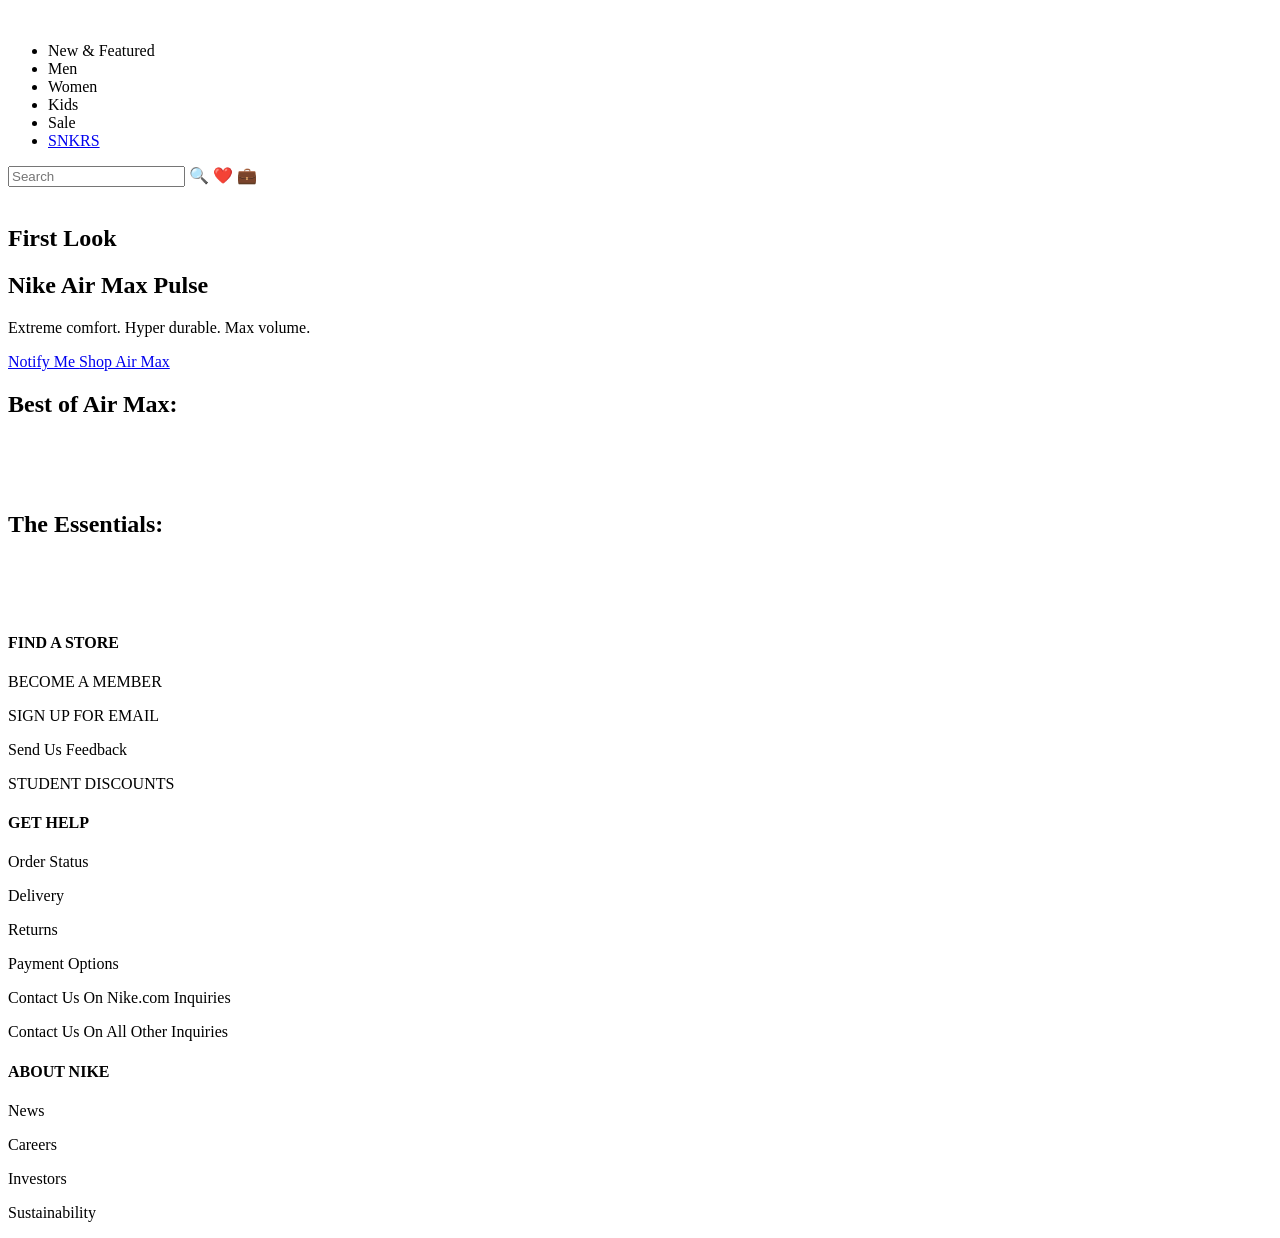
==== index.html @ e64efd86 "Add initial HTML structure for Nike landing page" ====
<!DOCTYPE html>
<html lang="uk">
<head>
    <meta charset="UTF-8">
    <meta name="viewport" content="width=device-width, initial-scale=1.0">
    <title>Nike Full Page</title>

    <link rel="stylesheet" href="style.css">
</head>
<body>

<header class="header">

    <div class="logo">
        <img src="img/nike_logo.svg" alt="">
    </div>

    <nav class="nav">

        <ul class="nav__list">

            <li>New & Featured</li>
            <li>Men</li>
            <li>Women</li>
            <li>Kids</li>
            <li>Sale</li>

            <li>
                <a href="login.html" class="login-link">
                    SNKRS
                </a>
            </li>

        </ul>
    </nav>

    <div class="search">
    <input type="text" placeholder="Search">
    <span>🔍</span>
    <span>❤️</span>
    <span>💼</span>
</div>

</header>

<section class="hero">

    <div class="hero__image">
        <img src="img/Nike.svg" alt="">
    </div>

    <div class="hero__content">

        <span><h2>First Look</h2></span>

        <h1>Nike Air Max Pulse</h1>

        <p>
            Extreme comfort. Hyper durable. Max volume.
        </p>

        <div class="hero__actions">

            <a href="#" class="btn">
                Notify Me
            </a>

            <a href="NikeShop.html" class="btn">
                Shop Air Max
            </a>

        </div>

    </div>
</section>

<!-- best of air max -->
<section class="shop-container">

    <h1 class="shop-title">
        Best of Air Max:
    </h1>

    <div class="image-wrapper">

        <div class="image-item">
            <img src="img/Nikeshop1.svg" alt="">
        </div>

        <div class="image-item">
            <img src="img/Nikeshop1.svg" alt="">
        </div>

        <div class="image-item">
            <img src="img/Nikeshop2.svg" alt="">
        </div>

    </div>

</section>

<!-- essentials -->
<section class="shop-container2">

    <h1 class="shop-title">
        The Essentials:
    </h1>

    <div class="image-wrapper">

        <div class="image-item">
            <img src="img/Nikeshop3.svg" alt="">
        </div>

        <div class="image-item">
            <img src="img/Nikeshop4.svg" alt="">
        </div>

        <div class="image-item">
            <img src="img/Nikeshop5.svg" alt="">
        </div>

    </div>

</section>

<!-- footer -->
<footer>

    <div class="footer">

        <div>
            <h4>FIND A STORE</h4>

            <p>BECOME A MEMBER</p>
            <p>SIGN UP FOR EMAIL</p>
            <p>Send Us Feedback</p>
            <p>STUDENT DISCOUNTS</p>
        </div>

        <div>
            <h4>GET HELP</h4>

            <p>Order Status</p>
            <p>Delivery</p>
            <p>Returns</p>
            <p>Payment Options</p>
            <p>Contact Us On Nike.com Inquiries</p>
            <p>Contact Us On All Other Inquiries</p>
        </div>

        <div>
            <h4>ABOUT NIKE</h4>

            <p>News</p>
            <p>Careers</p>
            <p>Investors</p>
            <p>Sustainability</p>
        </div>

    </div>

</footer>

</body>
</html>
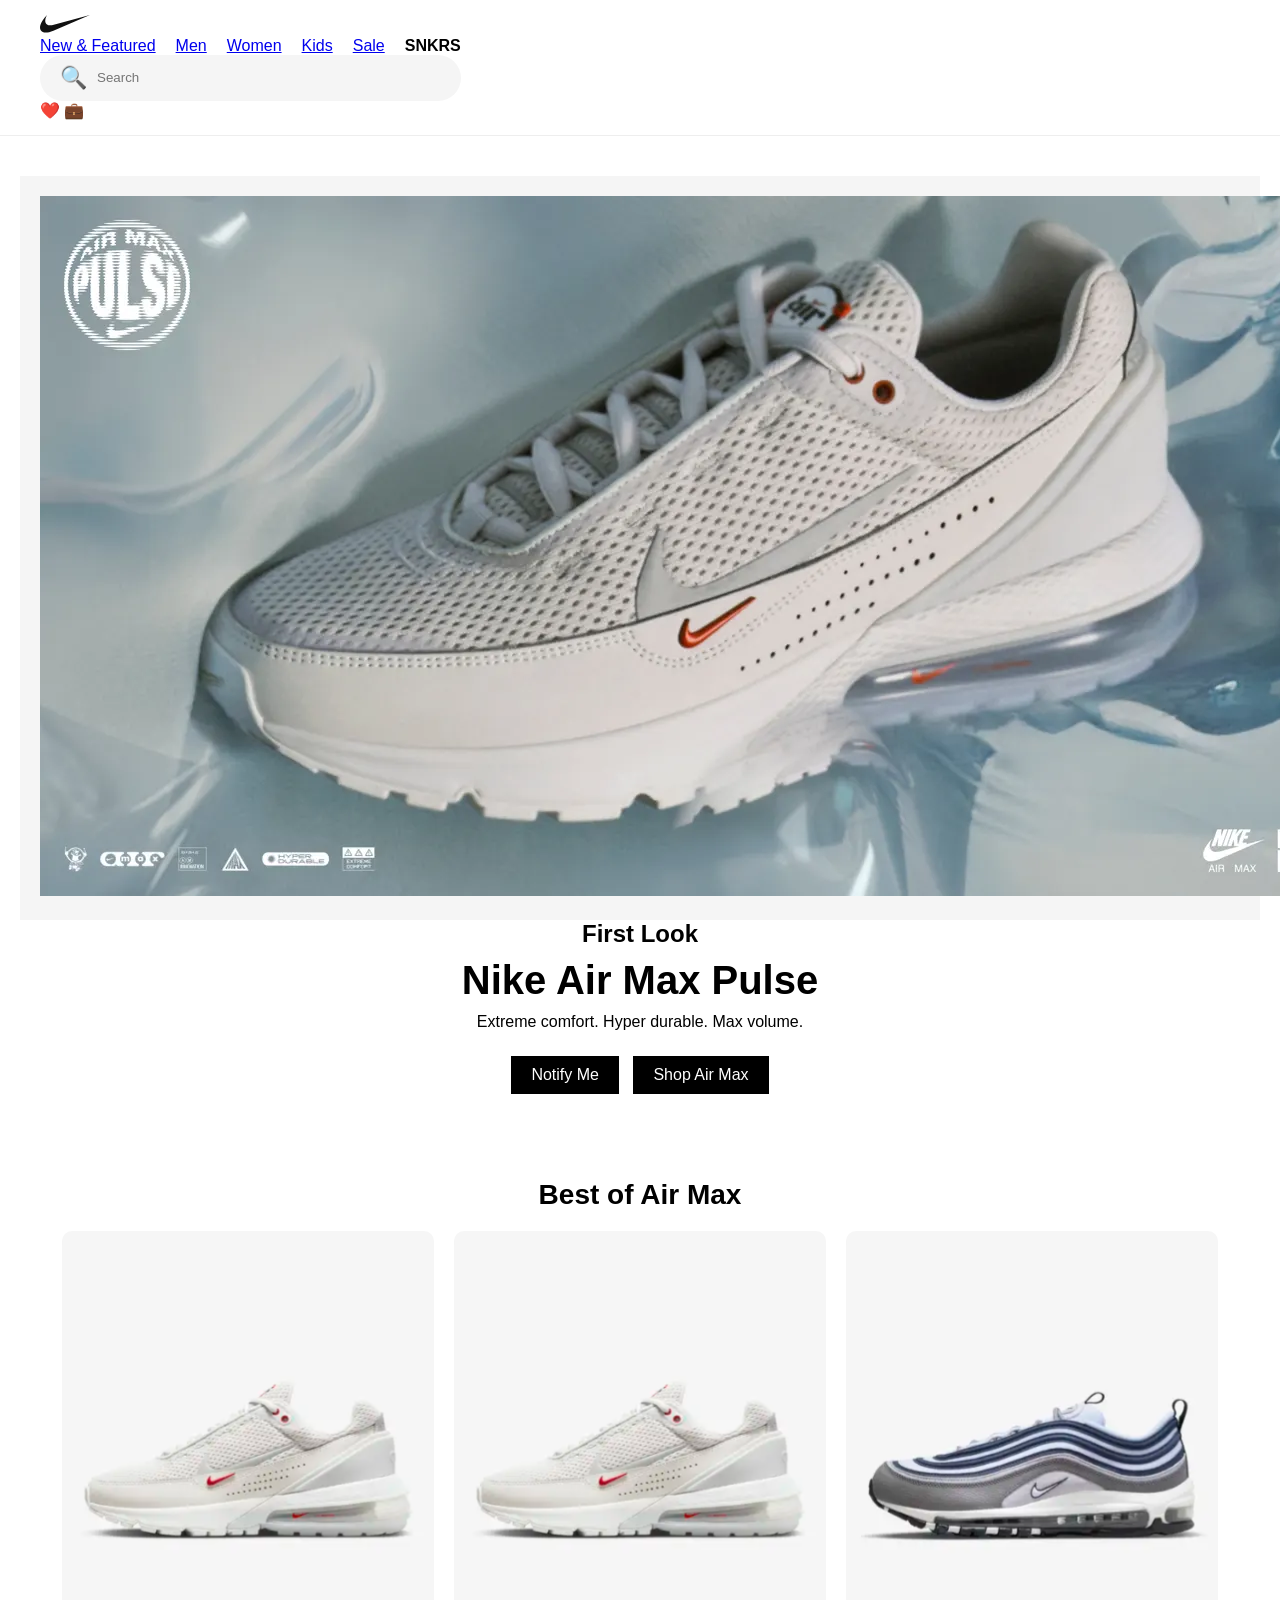
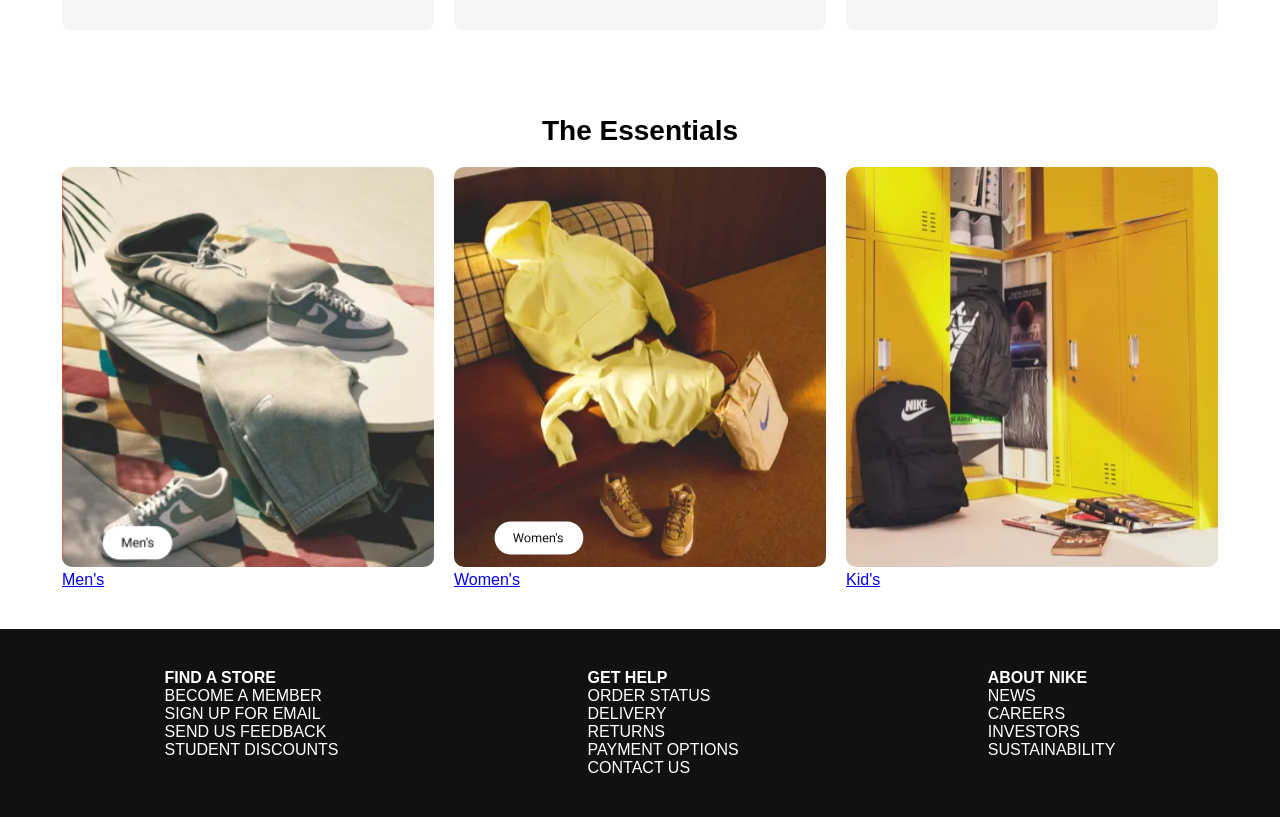
==== commit 23245a1e: "Update index.html" ====
--- a/index.html
+++ b/index.html
@@ -3,159 +3,224 @@
 <head>
     <meta charset="UTF-8">
     <meta name="viewport" content="width=device-width, initial-scale=1.0">
-    <title>Nike Full Page</title>
-
+    <title>Nike</title>
     <link rel="stylesheet" href="style.css">
 </head>
 <body>
 
+<!-- HEADER -->
 <header class="header">
 
-    <div class="logo">
-        <img src="img/nike_logo.svg" alt="">
-    </div>
-
-    <nav class="nav">
-
-        <ul class="nav__list">
-
-            <li>New & Featured</li>
-            <li>Men</li>
-            <li>Women</li>
-            <li>Kids</li>
-            <li>Sale</li>
-
-            <li>
-                <a href="login.html" class="login-link">
-                    SNKRS
-                </a>
-            </li>
-
-        </ul>
-    </nav>
-
-    <div class="search">
-    <input type="text" placeholder="Search">
-    <span>🔍</span>
-    <span>❤️</span>
-    <span>💼</span>
-</div>
+    <div class="container header-container">
+
+        <div class="logo">
+            <a href="index.html">
+                <img src="img/nike_logo.svg" alt="Nike">
+            </a>
+        </div>
+
+        <nav class="nav">
+            <ul class="nav__list">
+
+                <li>
+                    <a href="index.html">New & Featured</a>
+                </li>
+
+                <li>
+                    <a href="NikeShop.html#men">Men</a>
+                </li>
+
+                <li>
+                    <a href="NikeShop.html#women">Women</a>
+                </li>
+
+                <li>
+                    <a href="#">Kids</a>
+                </li>
+
+                <li>
+                    <a href="#">Sale</a>
+                </li>
+
+                <li>
+                    <a href="login.html" class="login-link">
+                        SNKRS
+                    </a>
+                </li>
+
+            </ul>
+        </nav>
+
+        <div class="header-right">
+
+            <div class="search">
+                <span>🔍</span>
+                <input type="text" placeholder="Search">
+            </div>
+
+            <div class="icons">
+                <span>❤️</span>
+                <span>💼</span>
+            </div>
+
+        </div>
+
+    </div>
 
 </header>
 
+<!-- HERO -->
 <section class="hero">
 
-    <div class="hero__image">
-        <img src="img/Nike.svg" alt="">
-    </div>
-
-    <div class="hero__content">
-
-        <span><h2>First Look</h2></span>
-
-        <h1>Nike Air Max Pulse</h1>
-
-        <p>
-            Extreme comfort. Hyper durable. Max volume.
-        </p>
-
-        <div class="hero__actions">
-
-            <a href="#" class="btn">
-                Notify Me
-            </a>
-
-            <a href="NikeShop.html" class="btn">
-                Shop Air Max
-            </a>
-
-        </div>
-
-    </div>
+    <div class="container">
+
+        <div class="hero__image">
+            <img src="img/Nike.svg" alt="">
+        </div>
+
+        <div class="hero__content">
+
+            <h2>First Look</h2>
+
+            <h1>Nike Air Max Pulse</h1>
+
+            <p>
+                Extreme comfort. Hyper durable. Max volume.
+            </p>
+
+            <div class="hero__actions">
+
+                <a href="#" class="btn">
+                    Notify Me
+                </a>
+
+                <a href="#" class="btn">
+                    Shop Air Max
+                </a>
+
+            </div>
+
+        </div>
+
+    </div>
+
 </section>
 
-<!-- best of air max -->
+<!-- BEST OF AIR MAX -->
 <section class="shop-container">
 
-    <h1 class="shop-title">
-        Best of Air Max:
-    </h1>
-
-    <div class="image-wrapper">
-
-        <div class="image-item">
-            <img src="img/Nikeshop1.svg" alt="">
-        </div>
-
-        <div class="image-item">
-            <img src="img/Nikeshop1.svg" alt="">
-        </div>
-
-        <div class="image-item">
-            <img src="img/Nikeshop2.svg" alt="">
+    <div class="container">
+
+        <h1 class="shop-title">
+            Best of Air Max
+        </h1>
+
+        <div class="image-wrapper">
+
+            <div class="image-item">
+                <img src="img/Nikeshop1.svg" alt="">
+            </div>
+
+            <div class="image-item">
+                <img src="img/Nikeshop1.svg" alt="">
+            </div>
+
+            <div class="image-item">
+                <img src="img/Nikeshop2.svg" alt="">
+            </div>
+
         </div>
 
     </div>
 
 </section>
 
-<!-- essentials -->
+<!-- ESSENTIALS -->
 <section class="shop-container2">
 
-    <h1 class="shop-title">
-        The Essentials:
-    </h1>
-
-    <div class="image-wrapper">
-
-        <div class="image-item">
-            <img src="img/Nikeshop3.svg" alt="">
-        </div>
-
-        <div class="image-item">
-            <img src="img/Nikeshop4.svg" alt="">
-        </div>
-
-        <div class="image-item">
-            <img src="img/Nikeshop5.svg" alt="">
+    <div class="container">
+
+        <h1 class="shop-title">
+            The Essentials
+        </h1>
+
+        <div class="image-wrapper">
+
+            <div class="image-item">
+
+                <img src="img/Nikeshop3.svg" alt="">
+
+                <a href="NikeShop.html#men" class="category-btn">Men's</a>
+
+            </div>
+
+            <div class="image-item">
+
+                <img src="img/Nikeshop4.svg" alt="">
+
+                <a href="NikeShop.html#women" class="category-btn">
+                    Women's
+                </a>
+
+            </div>
+
+            <div class="image-item">
+
+                <img src="img/Nikeshop5.svg" alt="">
+
+                <a href="NikeShop.html#kids" class="category-btn">
+                    Kid's
+                </a>
+
+            </div>
+
         </div>
 
     </div>
 
 </section>
 
-<!-- footer -->
+<!-- FOOTER -->
 <footer>
 
-    <div class="footer">
-
-        <div>
-            <h4>FIND A STORE</h4>
-
-            <p>BECOME A MEMBER</p>
-            <p>SIGN UP FOR EMAIL</p>
-            <p>Send Us Feedback</p>
-            <p>STUDENT DISCOUNTS</p>
-        </div>
-
-        <div>
-            <h4>GET HELP</h4>
-
-            <p>Order Status</p>
-            <p>Delivery</p>
-            <p>Returns</p>
-            <p>Payment Options</p>
-            <p>Contact Us On Nike.com Inquiries</p>
-            <p>Contact Us On All Other Inquiries</p>
-        </div>
-
-        <div>
-            <h4>ABOUT NIKE</h4>
-
-            <p>News</p>
-            <p>Careers</p>
-            <p>Investors</p>
-            <p>Sustainability</p>
+    <div class="container">
+
+        <div class="footer">
+
+            <div>
+
+                <h4>FIND A STORE</h4>
+
+                <p>BECOME A MEMBER</p>
+                <p>SIGN UP FOR EMAIL</p>
+                <p>SEND US FEEDBACK</p>
+                <p>STUDENT DISCOUNTS</p>
+
+            </div>
+
+            <div>
+
+                <h4>GET HELP</h4>
+
+                <p>ORDER STATUS</p>
+                <p>DELIVERY</p>
+                <p>RETURNS</p>
+                <p>PAYMENT OPTIONS</p>
+                <p>CONTACT US</p>
+
+            </div>
+
+            <div>
+
+                <h4>ABOUT NIKE</h4>
+
+                <p>NEWS</p>
+                <p>CAREERS</p>
+                <p>INVESTORS</p>
+                <p>SUSTAINABILITY</p>
+
+            </div>
+
         </div>
 
     </div>
@@ -163,4 +228,4 @@
 </footer>
 
 </body>
-</html>
+</html>
--- a/style.css
+++ b/style.css
@@ -0,0 +1,203 @@
+* {
+    margin: 0;
+    padding: 0;
+    box-sizing: border-box;
+    font-family: Arial, sans-serif;
+}
+
+.header {
+    display: flex;
+    justify-content: space-between;
+    align-items: center;
+    padding: 15px 40px;
+    border-bottom: 1px solid #eee;
+}
+
+.logo img {
+    width: 50px;
+}
+
+.nav__list {
+    display: flex;
+    list-style: none;
+    gap: 20px;
+}
+
+.login-link {
+    text-decoration: none;
+    color: black;
+    font-weight: bold;
+}
+
+.login-link:hover {
+    text-decoration: underline;
+}
+
+.hero {
+    text-align: center;
+    padding: 40px 20px;
+}
+
+.hero__image {
+    background: #f5f5f5;
+    padding: 20px;
+    box-sizing: border-box;
+    width: 100%;
+}
+
+.hero__content h1 {
+    font-size: 40px;
+    margin: 10px 0;
+}
+
+.hero__actions {
+    margin-top: 20px;
+}
+
+.hero-link {
+    color: black;
+    background: white;
+    text-decoration: none;
+}
+
+.btn {
+    display: inline-block;
+    padding: 10px 20px;
+    margin: 5px;
+    background: black;
+    color: white;
+    text-decoration: none;
+}
+
+.shop-container,
+.shop-container2,
+.shop-container1_2 {
+    padding: 40px 20px;
+}
+
+.shop-title {
+    font-size: 28px;
+    margin-bottom: 20px;
+    text-align: center;
+}
+
+.image-wrapper {
+    display: flex;
+    justify-content: center;
+    gap: 20px;
+}
+
+.image-item {
+    width: 30%;
+}
+
+.image-item img {
+    width: 100%;
+    border-radius: 10px;
+}
+
+footer {
+    background: #111;
+    color: white;
+    padding: 40px;
+}
+
+.footer {
+    display: flex;
+    justify-content: space-around;
+}
+
+.login-section {
+    display: flex;
+    justify-content: center;
+    padding: 50px 0;
+}
+
+.login-box {
+    width: 300px;
+    text-align: center;
+}
+
+.login-box input {
+    width: 100%;
+    padding: 10px;
+    margin: 8px 0;
+}
+
+.login-box button {
+    width: 100%;
+    padding: 10px;
+    background: black;
+    color: white;
+    border: none;
+}
+
+.image-item img {
+    width: 100%;
+    height: 400px;
+    object-fit: cover;
+    border-radius: 10px;
+}
+
+.products {
+    display: flex;
+    justify-content: center;
+    gap: 30px;
+    padding: 40px;
+    flex-wrap: wrap;
+}
+
+.product-card {
+    width: 300px;
+    display: flex;
+    flex-direction: column;
+}
+
+.product-card img {
+    width: 100%;
+    height: 300px;
+    object-fit: contain;
+    background: #f5f5f5;
+}
+
+.product-info {
+    padding-top: 15px;
+}
+
+.product-info span {
+    color: orange;
+}
+
+.product-info h3 {
+    margin: 10px 0;
+}
+
+.product-info p {
+    margin: 5px 0;
+    color: gray;
+}
+
+.search {
+    display: flex;
+    align-items: center;
+    gap: 10px;
+    background: #f5f5f5;
+    padding: 10px 20px;
+    border-radius: 30px;
+}
+
+.search input {
+    border: none;
+    background: transparent;
+    outline: none;
+    width: 120px;
+}
+
+.search span {
+    cursor: pointer;
+    font-size: 22px;
+}
+
+.SignIn {
+    padding: 10px;
+}
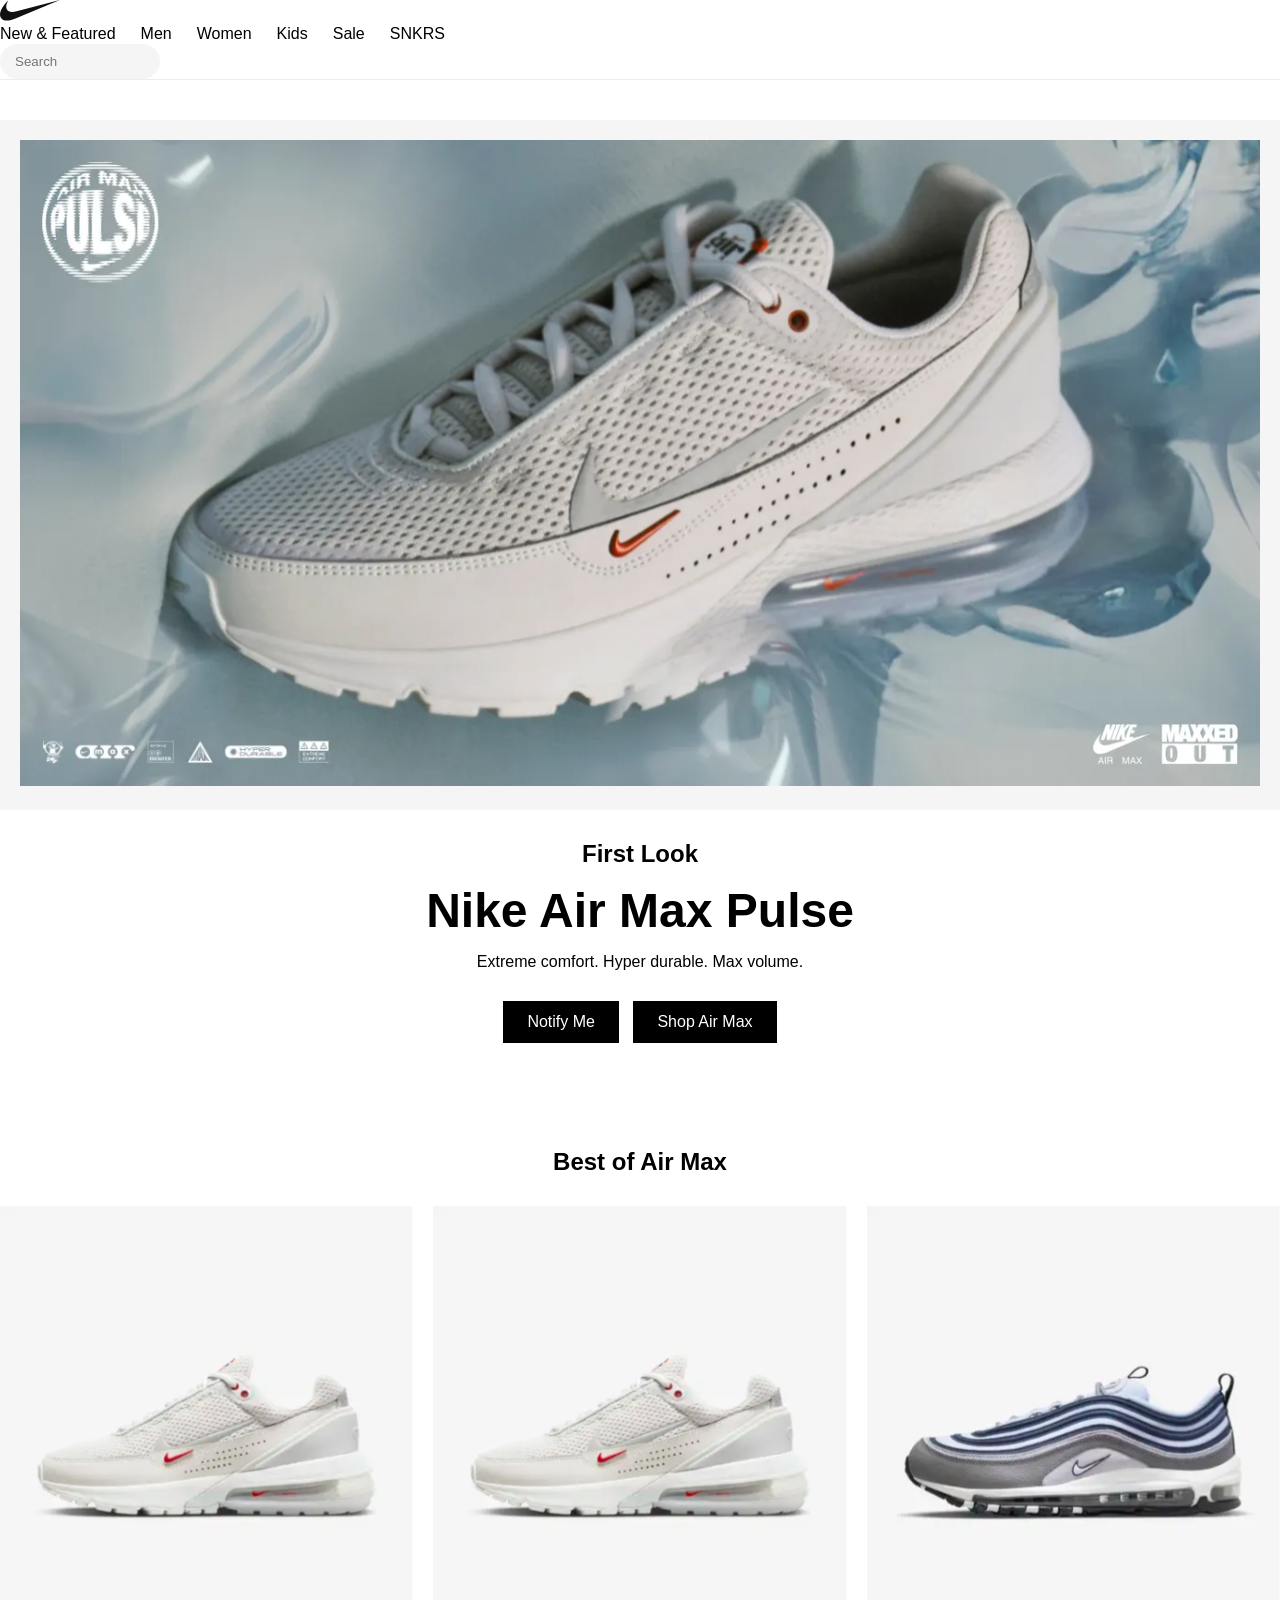
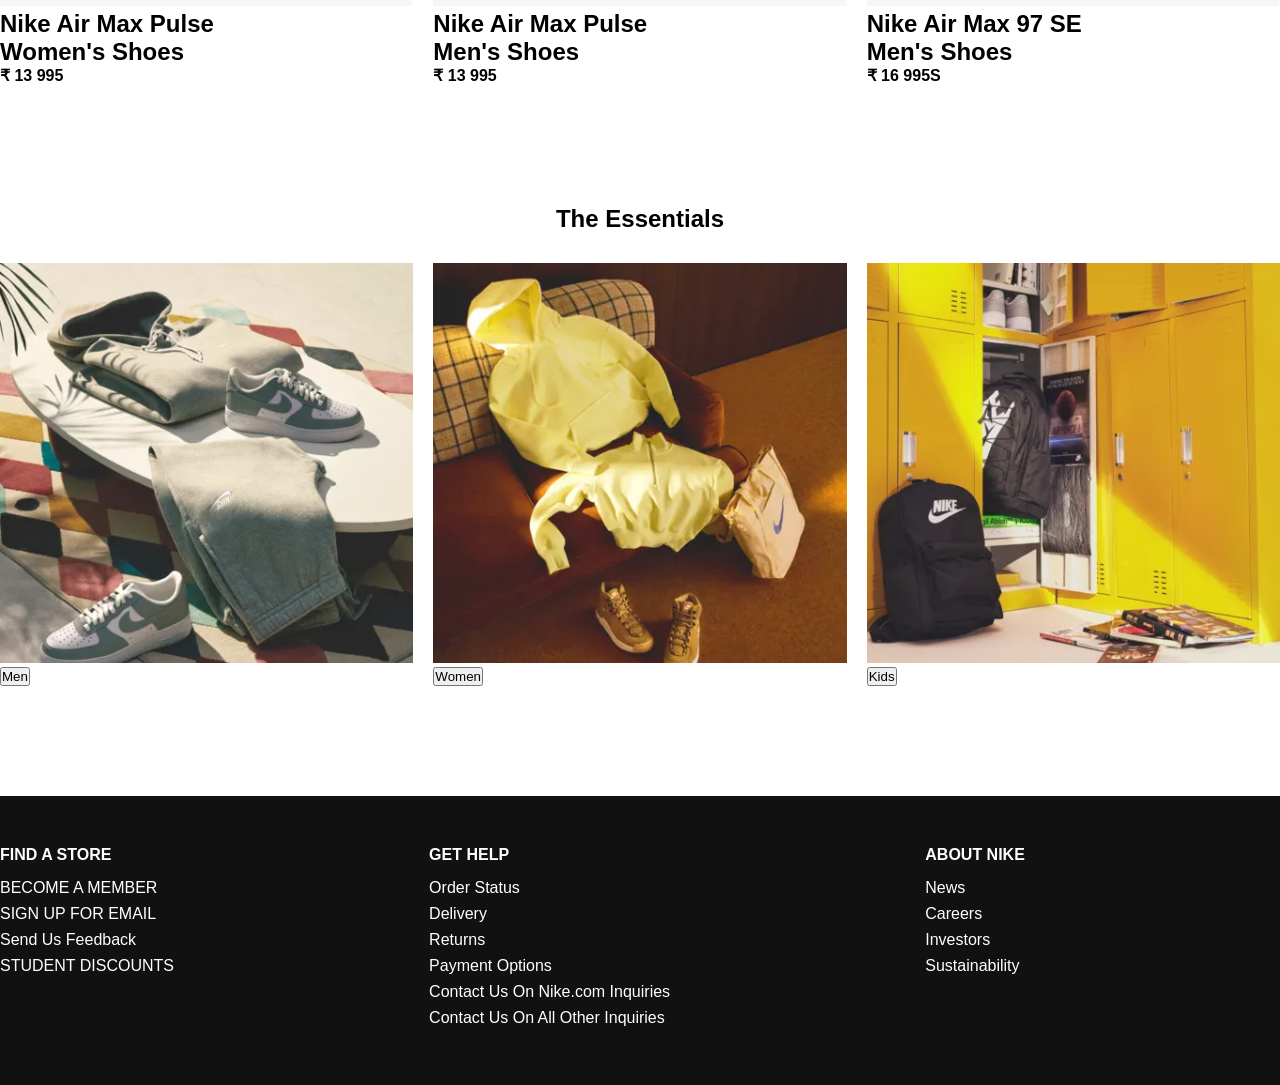
==== commit ca88990f: "Update index.html" ====
--- a/index.html
+++ b/index.html
@@ -3,226 +3,218 @@
 <head>
     <meta charset="UTF-8">
     <meta name="viewport" content="width=device-width, initial-scale=1.0">
-    <title>Nike</title>
+    <title>Nike Full Page</title>
     <link rel="stylesheet" href="style.css">
 </head>
 <body>
 
-<!-- HEADER -->
 <header class="header">
 
-    <div class="container header-container">
-
-        <div class="logo">
-            <a href="index.html">
-                <img src="img/nike_logo.svg" alt="Nike">
+    <div class="logo">
+        <a href="index.html">
+            <img src="img/nike_logo.svg" alt="Nike">
+        </a>
+    </div>
+
+    <nav class="nav">
+
+        <ul class="nav__list">
+
+            <li>
+                <a href="index.html" class="hero-link">
+                    New & Featured
+                </a>
+            </li>
+
+            <li>
+                <a href="NikeShop.html#mens" class="hero-link">
+                    Men
+                </a>
+            </li>
+
+            <li>
+                <a href="NikeShop.html#womens" class="hero-link">
+                    Women
+                </a>
+            </li>
+
+            <li>Kids</li>
+            <li>Sale</li>
+
+            <li>
+                <a href="login.html" class="login-link">
+                    SNKRS
+                </a>
+            </li>
+
+        </ul>
+
+    </nav>
+
+    <div class="header-right">
+
+        <div class="search">
+            <input type="text" placeholder="Search">
+            <img src="img/posuk.svg" alt="">
+        </div>
+
+        <div class="header-icons">
+            <div>
+                <img src="img/love.svg" alt="">
+            </div>
+
+            <div>
+                <img src="img/Chemodan.svg" alt="">
+            </div>
+        </div>
+
+    </div>
+
+</header>
+
+<section class="hero">
+
+    <div class="hero__image">
+        <img src="img/Nike.svg" alt="">
+    </div>
+
+    <div class="hero__content">
+
+        <h2>First Look</h2>
+
+        <h1>Nike Air Max Pulse</h1>
+
+        <p>
+            Extreme comfort. Hyper durable. Max volume.
+        </p>
+
+        <div class="hero__actions">
+
+            <a href="#" class="btn">
+                Notify Me
             </a>
-        </div>
-
-        <nav class="nav">
-            <ul class="nav__list">
-
-                <li>
-                    <a href="index.html">New & Featured</a>
-                </li>
-
-                <li>
-                    <a href="NikeShop.html#men">Men</a>
-                </li>
-
-                <li>
-                    <a href="NikeShop.html#women">Women</a>
-                </li>
-
-                <li>
-                    <a href="#">Kids</a>
-                </li>
-
-                <li>
-                    <a href="#">Sale</a>
-                </li>
-
-                <li>
-                    <a href="login.html" class="login-link">
-                        SNKRS
-                    </a>
-                </li>
-
-            </ul>
-        </nav>
-
-        <div class="header-right">
-
-            <div class="search">
-                <span>🔍</span>
-                <input type="text" placeholder="Search">
+
+            <a href="NikeShop.html" class="btn">
+                Shop Air Max
+            </a>
+
+        </div>
+
+    </div>
+
+</section>
+
+<section class="shop-container">
+
+    <h1 class="shop-title">
+        Best of Air Max
+    </h1>
+
+    <div class="image-wrapper">
+
+        <div class="image-item">
+            <img src="img/Nikeshop1.svg" alt="">
+            <h2>Nike Air Max Pulse</h2>
+            <h2>Women's Shoes</h2>
+            <h4>₹ 13 995</h4>
+        </div>
+
+        <div class="image-item">
+            <img src="img/Nikeshop1.svg" alt="">
+            <h2>Nike Air Max Pulse</h2>
+            <h2>Men's Shoes</h2>
+            <h4>₹ 13 995</h4>
+        </div>
+
+        <div class="image-item">
+            <img src="img/Nikeshop2.svg" alt="">
+            <h2>Nike Air Max 97 SE</h2>
+            <h2>Men's Shoes</h2>
+            <h4>₹ 16 995S</h4>
+        </div>
+
+    </div>
+
+</section>
+
+<section class="shop-container2">
+
+    <h1 class="shop-title">
+        The Essentials
+    </h1>
+
+    <div class="image-wrapper">
+
+        <div class="image-item essentials-card">
+            <img src="img/Nikeshop3.svg" alt="">
+            <button class="essentials-btn">Men</button>
+        </div>
+
+        <div class="image-item essentials-card">
+            <img src="img/Nikeshop4.svg" alt="">
+            <button class="essentials-btn">Women</button>
+        </div>
+
+        <div class="image-item essentials-card">
+            <img src="img/Nikeshop5.svg" alt="">
+            <button class="essentials-btn">Kids</button>
+        </div>
+
+    </div>
+
+</section>
+
+<footer>
+
+    <div class="footer">
+
+        <div>
+            <h4>FIND A STORE</h4>
+            <p>BECOME A MEMBER</p>
+            <p>SIGN UP FOR EMAIL</p>
+            <p>Send Us Feedback</p>
+            <p>STUDENT DISCOUNTS</p>
+        </div>
+
+        <div>
+            <h4>GET HELP</h4>
+            <p>Order Status</p>
+            <p>Delivery</p>
+            <p>Returns</p>
+            <p>Payment Options</p>
+            <p>Contact Us On Nike.com Inquiries</p>
+            <p>Contact Us On All Other Inquiries</p>
+        </div>
+
+        <div>
+            <h4>ABOUT NIKE</h4>
+            <p>News</p>
+            <p>Careers</p>
+            <p>Investors</p>
+            <p>Sustainability</p>
+        </div>
+
+        <div class="social">
+            <div class="social-icons">
+
+                <div>
+                    <img src="img/Twitt_logo.svg" alt="">
+                </div>
+
+                <div>
+                    <img src="img/Facebook_logo.svg" alt="">
+                </div>
+
+                <div>
+                    <img src="img/YT_logo.svg" alt="">
+                </div>
+
+                <div>
+                    <img src="img/Insta_logo.svg" alt="">
+                </div>
+
             </div>
-
-            <div class="icons">
-                <span>❤️</span>
-                <span>💼</span>
-            </div>
-
-        </div>
-
-    </div>
-
-</header>
-
-<!-- HERO -->
-<section class="hero">
-
-    <div class="container">
-
-        <div class="hero__image">
-            <img src="img/Nike.svg" alt="">
-        </div>
-
-        <div class="hero__content">
-
-            <h2>First Look</h2>
-
-            <h1>Nike Air Max Pulse</h1>
-
-            <p>
-                Extreme comfort. Hyper durable. Max volume.
-            </p>
-
-            <div class="hero__actions">
-
-                <a href="#" class="btn">
-                    Notify Me
-                </a>
-
-                <a href="#" class="btn">
-                    Shop Air Max
-                </a>
-
-            </div>
-
-        </div>
-
-    </div>
-
-</section>
-
-<!-- BEST OF AIR MAX -->
-<section class="shop-container">
-
-    <div class="container">
-
-        <h1 class="shop-title">
-            Best of Air Max
-        </h1>
-
-        <div class="image-wrapper">
-
-            <div class="image-item">
-                <img src="img/Nikeshop1.svg" alt="">
-            </div>
-
-            <div class="image-item">
-                <img src="img/Nikeshop1.svg" alt="">
-            </div>
-
-            <div class="image-item">
-                <img src="img/Nikeshop2.svg" alt="">
-            </div>
-
-        </div>
-
-    </div>
-
-</section>
-
-<!-- ESSENTIALS -->
-<section class="shop-container2">
-
-    <div class="container">
-
-        <h1 class="shop-title">
-            The Essentials
-        </h1>
-
-        <div class="image-wrapper">
-
-            <div class="image-item">
-
-                <img src="img/Nikeshop3.svg" alt="">
-
-                <a href="NikeShop.html#men" class="category-btn">Men's</a>
-
-            </div>
-
-            <div class="image-item">
-
-                <img src="img/Nikeshop4.svg" alt="">
-
-                <a href="NikeShop.html#women" class="category-btn">
-                    Women's
-                </a>
-
-            </div>
-
-            <div class="image-item">
-
-                <img src="img/Nikeshop5.svg" alt="">
-
-                <a href="NikeShop.html#kids" class="category-btn">
-                    Kid's
-                </a>
-
-            </div>
-
-        </div>
-
-    </div>
-
-</section>
-
-<!-- FOOTER -->
-<footer>
-
-    <div class="container">
-
-        <div class="footer">
-
-            <div>
-
-                <h4>FIND A STORE</h4>
-
-                <p>BECOME A MEMBER</p>
-                <p>SIGN UP FOR EMAIL</p>
-                <p>SEND US FEEDBACK</p>
-                <p>STUDENT DISCOUNTS</p>
-
-            </div>
-
-            <div>
-
-                <h4>GET HELP</h4>
-
-                <p>ORDER STATUS</p>
-                <p>DELIVERY</p>
-                <p>RETURNS</p>
-                <p>PAYMENT OPTIONS</p>
-                <p>CONTACT US</p>
-
-            </div>
-
-            <div>
-
-                <h4>ABOUT NIKE</h4>
-
-                <p>NEWS</p>
-                <p>CAREERS</p>
-                <p>INVESTORS</p>
-                <p>SUSTAINABILITY</p>
-
-            </div>
-
-        </div>
-
+        </div>
     </div>
 
 </footer>
--- a/style.css
+++ b/style.css
@@ -1,203 +1,360 @@
-* {
-    margin: 0;
-    padding: 0;
-    box-sizing: border-box;
-    font-family: Arial, sans-serif;
-}
-
-.header {
-    display: flex;
-    justify-content: space-between;
-    align-items: center;
-    padding: 15px 40px;
-    border-bottom: 1px solid #eee;
-}
-
-.logo img {
-    width: 50px;
-}
-
-.nav__list {
-    display: flex;
-    list-style: none;
-    gap: 20px;
-}
-
-.login-link {
-    text-decoration: none;
-    color: black;
-    font-weight: bold;
-}
-
-.login-link:hover {
-    text-decoration: underline;
-}
-
-.hero {
-    text-align: center;
-    padding: 40px 20px;
-}
-
-.hero__image {
-    background: #f5f5f5;
-    padding: 20px;
-    box-sizing: border-box;
-    width: 100%;
-}
-
-.hero__content h1 {
-    font-size: 40px;
-    margin: 10px 0;
-}
-
-.hero__actions {
-    margin-top: 20px;
-}
-
-.hero-link {
-    color: black;
-    background: white;
-    text-decoration: none;
-}
-
-.btn {
-    display: inline-block;
-    padding: 10px 20px;
-    margin: 5px;
-    background: black;
-    color: white;
-    text-decoration: none;
-}
+*{
+    margin:0;
+    padding:0;
+    box-sizing:border-box;
+    font-family:Arial,sans-serif;
+}
+
+body{
+    overflow-x:hidden;
+}
+
+/* CONTAINER */
+
+.container{
+    max-width:1200px;
+    margin:0 auto;
+}
+
+/* HEADER */
+
+.header{
+    border-bottom:1px solid #eee;
+}
+
+.header-container{
+    display:flex;
+    justify-content:space-between;
+    align-items:center;
+    min-height:80px;
+}
+
+.logo img{
+    width:60px;
+}
+
+.nav__list{
+    display:flex;
+    list-style:none;
+    gap:25px;
+}
+
+.nav__list a{
+    text-decoration:none;
+    color:black;
+    font-weight:500;
+}
+
+.login-link{
+    font-weight:bold;
+}
+
+/* SEARCH */
+
+.header-right{
+    display:flex;
+    align-items:center;
+    gap:15px;
+}
+
+.search{
+    display:flex;
+    align-items:center;
+    gap:10px;
+
+    background:#f5f5f5;
+
+    padding:10px 15px;
+
+    border-radius:30px;
+}
+
+.search input{
+    border:none;
+    background:transparent;
+    outline:none;
+    width:120px;
+}
+
+.icons{
+    display:flex;
+    gap:15px;
+    font-size:22px;
+    cursor:pointer;
+}
+
+/* HERO */
+
+.hero{
+    padding:40px 0;
+}
+
+.hero__image{
+    background:#f5f5f5;
+    padding:20px;
+}
+
+.hero__image img{
+    width:100%;
+}
+
+.hero__content{
+    text-align:center;
+    margin-top:30px;
+}
+
+.hero__content h1{
+    font-size:48px;
+    margin:15px 0;
+}
+
+.hero__actions{
+    margin-top:25px;
+}
+
+.btn{
+    display:inline-block;
+
+    padding:12px 24px;
+
+    background:black;
+
+    color:white;
+
+    text-decoration:none;
+
+    margin:5px;
+}
+
+/* SECTIONS */
 
 .shop-container,
 .shop-container2,
-.shop-container1_2 {
-    padding: 40px 20px;
-}
-
-.shop-title {
-    font-size: 28px;
-    margin-bottom: 20px;
-    text-align: center;
-}
-
-.image-wrapper {
-    display: flex;
-    justify-content: center;
-    gap: 20px;
-}
-
-.image-item {
-    width: 30%;
-}
-
-.image-item img {
-    width: 100%;
-    border-radius: 10px;
-}
-
-footer {
-    background: #111;
-    color: white;
-    padding: 40px;
-}
-
-.footer {
-    display: flex;
-    justify-content: space-around;
-}
-
-.login-section {
-    display: flex;
-    justify-content: center;
-    padding: 50px 0;
-}
-
-.login-box {
-    width: 300px;
-    text-align: center;
-}
-
-.login-box input {
-    width: 100%;
-    padding: 10px;
-    margin: 8px 0;
-}
-
-.login-box button {
-    width: 100%;
-    padding: 10px;
-    background: black;
-    color: white;
-    border: none;
-}
-
-.image-item img {
-    width: 100%;
-    height: 400px;
-    object-fit: cover;
-    border-radius: 10px;
-}
-
-.products {
-    display: flex;
-    justify-content: center;
-    gap: 30px;
-    padding: 40px;
-    flex-wrap: wrap;
-}
-
-.product-card {
-    width: 300px;
-    display: flex;
-    flex-direction: column;
-}
-
-.product-card img {
-    width: 100%;
-    height: 300px;
-    object-fit: contain;
-    background: #f5f5f5;
-}
-
-.product-info {
-    padding-top: 15px;
-}
-
-.product-info span {
-    color: orange;
-}
-
-.product-info h3 {
-    margin: 10px 0;
-}
-
-.product-info p {
-    margin: 5px 0;
-    color: gray;
-}
-
-.search {
-    display: flex;
-    align-items: center;
-    gap: 10px;
-    background: #f5f5f5;
-    padding: 10px 20px;
-    border-radius: 30px;
-}
-
-.search input {
-    border: none;
-    background: transparent;
-    outline: none;
-    width: 120px;
-}
-
-.search span {
-    cursor: pointer;
-    font-size: 22px;
-}
-
-.SignIn {
-    padding: 10px;
-}
+.shop-products{
+    padding:60px 0;
+}
+
+.shop-title{
+    text-align:center;
+    margin-bottom:30px;
+}
+
+/* HOME PAGE IMAGES */
+
+.image-wrapper{
+    display:flex;
+    gap:20px;
+}
+
+.image-item{
+    width:100%;
+    position:relative;
+}
+
+.image-item img{
+    width:100%;
+    height:400px;
+    object-fit:cover;
+}
+
+/* BUTTONS ON IMAGES */
+
+.category-btn{
+    position:absolute;
+
+    left:20px;
+    bottom:20px;
+
+    border:none;
+
+    background:white;
+
+    padding:10px 20px;
+
+    border-radius:25px;
+
+    cursor:pointer;
+}
+
+/* PRODUCTS */
+
+.products{
+    display:flex;
+    justify-content:center;
+    gap:30px;
+    flex-wrap:wrap;
+}
+
+.product-card{
+    width:320px;
+}
+
+.product-card img{
+    width:100%;
+    height:320px;
+
+    object-fit:contain;
+
+    background:#f5f5f5;
+}
+
+.product-info{
+    padding-top:15px;
+}
+
+.product-info span{
+    color:orange;
+}
+
+.product-info h3{
+    margin:10px 0;
+}
+
+.product-info p{
+    color:gray;
+    margin:4px 0;
+}
+
+/* LOGIN */
+
+.login-section{
+    padding:80px 0;
+}
+
+.login-box{
+    width:350px;
+    margin:auto;
+    text-align:center;
+}
+
+.login-box h2{
+    margin-bottom:20px;
+}
+
+.login-box input{
+    width:100%;
+
+    padding:12px;
+
+    margin:8px 0;
+}
+
+.SignIn button{
+    width:100%;
+
+    padding:12px;
+
+    background:black;
+
+    color:white;
+
+    border:none;
+
+    cursor:pointer;
+
+    margin-top:15px;
+}
+
+/* FOOTER */
+
+footer{
+    background:#111;
+    color:white;
+    margin-top:50px;
+}
+
+.footer{
+    display:flex;
+    justify-content:space-between;
+    padding:50px 0;
+}
+
+.footer h4{
+    margin-bottom:15px;
+}
+
+.footer p{
+    margin-bottom:8px;
+}
+
+/* TABLET */
+
+@media(max-width:1024px){
+
+    .header-container{
+        flex-wrap:wrap;
+        gap:20px;
+        justify-content:center;
+    }
+
+    .image-wrapper{
+        flex-wrap:wrap;
+    }
+
+    .image-item{
+        width:45%;
+    }
+
+    .product-card{
+        width:45%;
+    }
+
+}
+
+/* PHONE */
+
+@media(max-width:768px){
+
+    .header-container{
+        flex-direction:column;
+        padding:15px 0;
+    }
+
+    .nav__list{
+        flex-wrap:wrap;
+        justify-content:center;
+        gap:15px;
+    }
+
+    .header-right{
+        width:100%;
+        justify-content:center;
+    }
+
+    .hero__content h1{
+        font-size:32px;
+    }
+
+    .image-wrapper{
+        flex-direction:column;
+    }
+
+    .image-item{
+        width:100%;
+    }
+
+    .image-item img{
+        height:auto;
+    }
+
+    .products{
+        flex-direction:column;
+        align-items:center;
+    }
+
+    .product-card{
+        width:100%;
+        max-width:350px;
+    }
+
+    .footer{
+        flex-direction:column;
+        text-align:center;
+        gap:30px;
+    }
+
+    .login-box{
+        width:90%;
+    }
+
+}
